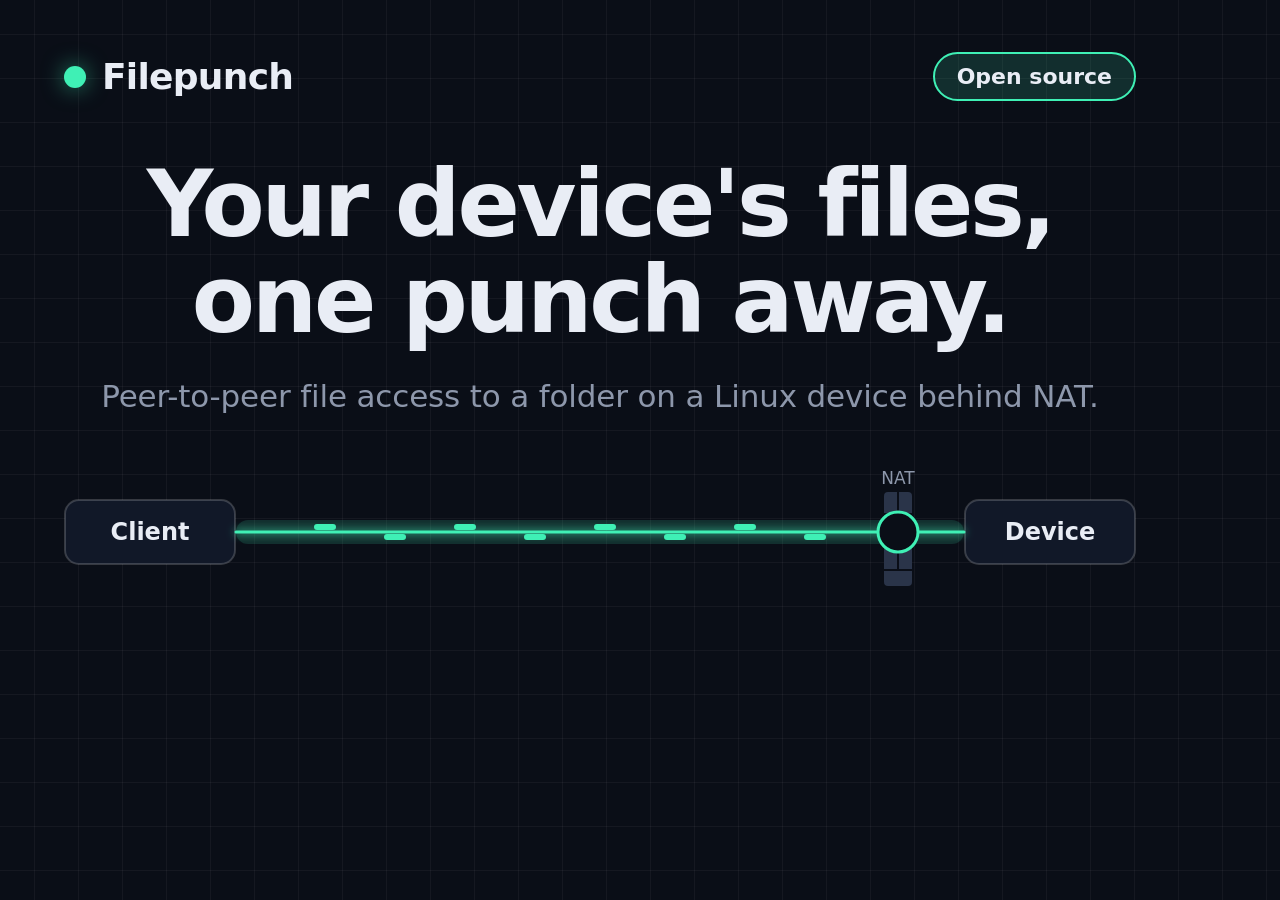
==== images/social.html @ d835dc44 "feat: link previews, favicon, robots.txt and sitemap A link to filepunch.dev showed no picture in Sl" ====
<!doctype html>
<html lang="en">
<head>
<meta charset="utf-8">
<title>Filepunch social card</title>
<!--
  Source of site/social.png, the 1200 x 630 image that link previews show.
  render.sh turns it into the PNG with headless Chrome. The colors are the
  dark theme of site/style.css.
-->
<style>
  :root {
    --bg: #0a0e17;
    --bg2: #111828;
    --fg: #e9edf5;
    --muted: #8d97ab;
    --line-strong: rgba(255,255,255,0.18);
    --accent: #3ff0b5;
    --accent-soft: rgba(63,240,181,0.14);
    --glow: rgba(63,240,181,0.55);
    --wall: #2a3449;
    --grid: rgba(255,255,255,0.045);
  }
  * { box-sizing: border-box; }
  html, body { margin: 0; }
  body {
    width: 1200px;
    height: 630px;
    overflow: hidden;
    background: var(--bg);
    color: var(--fg);
    font-family: Cantarell, system-ui, -apple-system, "Segoe UI", Roboto, Ubuntu, "Helvetica Neue", sans-serif;
    display: flex;
    flex-direction: column;
    padding: 52px 64px 44px;
    background-image:
      linear-gradient(var(--grid) 1px, transparent 1px),
      linear-gradient(90deg, var(--grid) 1px, transparent 1px);
    background-size: 44px 44px;
    background-position: -10px -10px;
  }
  .top { display: flex; align-items: center; justify-content: space-between; }
  .brand { display: flex; align-items: center; gap: 16px; font-size: 36px; font-weight: 700; letter-spacing: -0.02em; }
  .dot { width: 22px; height: 22px; border-radius: 50%; background: var(--accent); box-shadow: 0 0 22px var(--glow); }
  .pill { font-size: 22px; padding: 10px 22px; border: 2px solid var(--accent); border-radius: 999px; background: var(--accent-soft); font-weight: 600; }
  main { flex: 1; display: flex; flex-direction: column; justify-content: center; text-align: center; }
  h1 { margin: 0; font-size: 92px; line-height: 1.04; letter-spacing: -0.035em; font-weight: 800; }
  .lead { margin: 30px 0 0; font-size: 31px; color: var(--muted); letter-spacing: -0.005em; }
  svg { display: block; width: 1072px; height: 116px; overflow: visible; }
  .node { fill: var(--bg2); stroke: var(--line-strong); stroke-width: 2; }
  .lbl { fill: var(--fg); font: 600 24px Cantarell, system-ui, sans-serif; }
  .band { fill: var(--accent-soft); }
  .core { stroke: var(--accent); stroke-width: 3; stroke-linecap: round; }
  .pk { fill: var(--accent); }
  .wall { fill: var(--wall); }
  .mortar { stroke: var(--bg); stroke-width: 2; fill: none; }
  .small { fill: var(--muted); font: 500 17px Cantarell, system-ui, sans-serif; }
  .hole { fill: var(--bg); stroke: var(--accent); stroke-width: 3; }
</style>
</head>
<body>
  <div class="top">
    <div class="brand"><span class="dot"></span>Filepunch</div>
    <div class="pill">Open source</div>
  </div>
  <main>
    <h1>Your device's files,<br>one punch away.</h1>
    <p class="lead">Peer-to-peer file access to a folder on a Linux device behind NAT.</p>
  </main>
  <svg viewBox="0 0 1072 116" aria-hidden="true">
    <defs>
      <filter id="glow" filterUnits="userSpaceOnUse" x="150" y="40" width="772" height="44">
        <feGaussianBlur stdDeviation="4" result="b"/>
        <feMerge><feMergeNode in="b"/><feMergeNode in="SourceGraphic"/></feMerge>
      </filter>
    </defs>
    <rect class="node" x="1" y="30" width="170" height="64" rx="14"/>
    <text class="lbl" x="86" y="70" text-anchor="middle">Client</text>
    <rect class="node" x="901" y="30" width="170" height="64" rx="14"/>
    <text class="lbl" x="986" y="70" text-anchor="middle">Device</text>
    <text class="small" x="834" y="14" text-anchor="middle">NAT</text>
    <rect class="wall" x="820" y="22" width="28" height="94" rx="4"/>
    <path class="mortar" d="M820 44 h28 M820 72 h28 M820 100 h28 M834 22 v22 M834 72 v28"/>
    <rect class="band" x="172" y="50" width="728" height="24" rx="12"/>
    <line class="core" x1="172" y1="62" x2="900" y2="62" filter="url(#glow)"/>
    <circle class="hole" cx="834" cy="62" r="20"/>
    <rect class="pk" x="250" y="54" width="22" height="6" rx="3"/>
    <rect class="pk" x="390" y="54" width="22" height="6" rx="3"/>
    <rect class="pk" x="530" y="54" width="22" height="6" rx="3"/>
    <rect class="pk" x="670" y="54" width="22" height="6" rx="3"/>
    <rect class="pk" x="320" y="64" width="22" height="6" rx="3"/>
    <rect class="pk" x="460" y="64" width="22" height="6" rx="3"/>
    <rect class="pk" x="600" y="64" width="22" height="6" rx="3"/>
    <rect class="pk" x="740" y="64" width="22" height="6" rx="3"/>
  </svg>
</body>
</html>
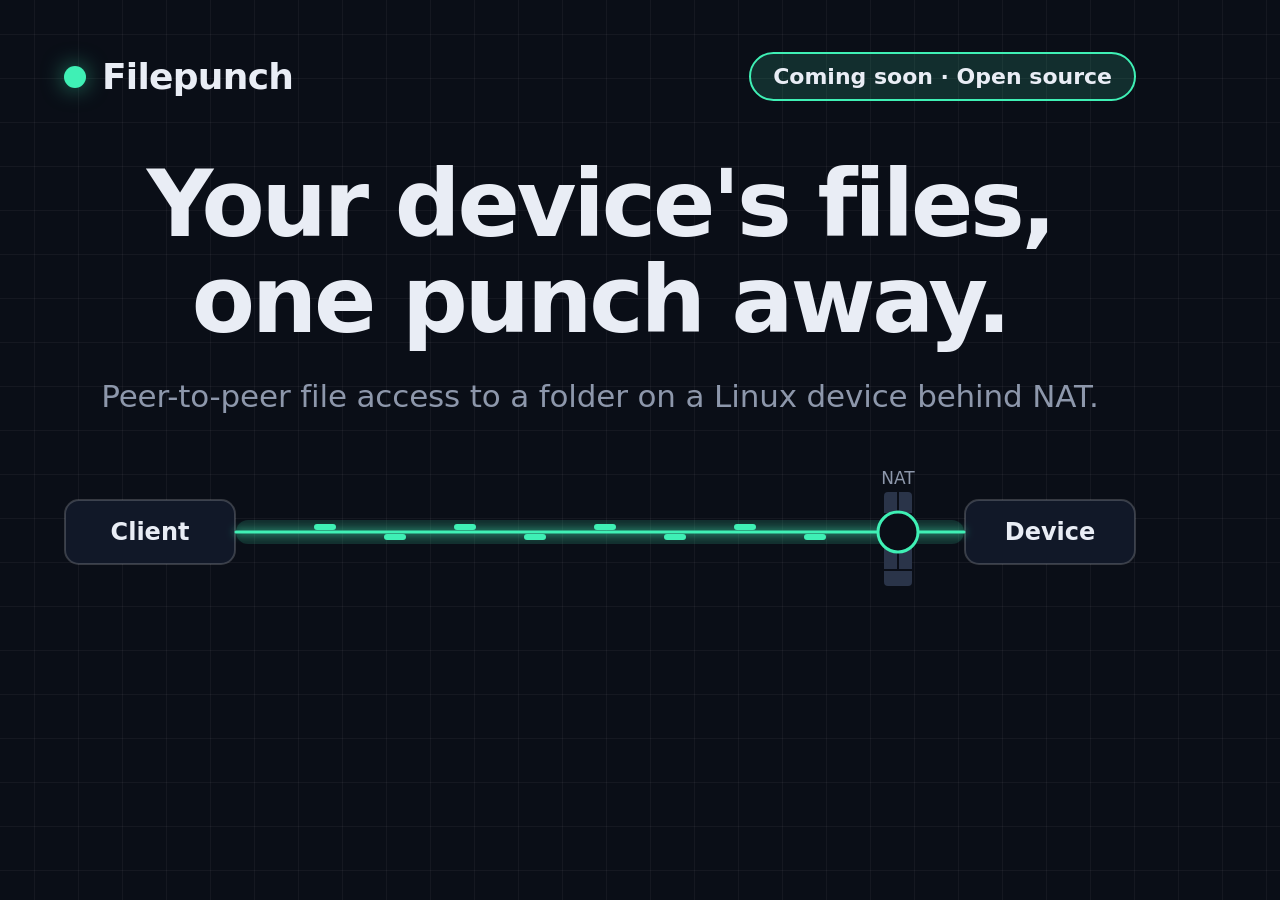
==== commit c1ff0ec2: "fix: keep "Coming soon" on the social card The card said only "Open source". The badge above the pag" ====
--- a/images/social.html
+++ b/images/social.html
@@ -7,6 +7,11 @@
   Source of site/social.png, the 1200 x 630 image that link previews show.
   render.sh turns it into the PNG with headless Chrome. The colors are the
   dark theme of site/style.css.
+
+  The words repeat the page: the first two parts of the badge above the
+  title, the tagline and the first line of the lead. When one of them
+  changes on the page, change it here and in the og:image:alt line of
+  site/index.html, then run render.sh again.
 -->
 <style>
   :root {
@@ -61,7 +66,7 @@
 <body>
   <div class="top">
     <div class="brand"><span class="dot"></span>Filepunch</div>
-    <div class="pill">Open source</div>
+    <div class="pill">Coming soon &middot; Open source</div>
   </div>
   <main>
     <h1>Your device's files,<br>one punch away.</h1>
